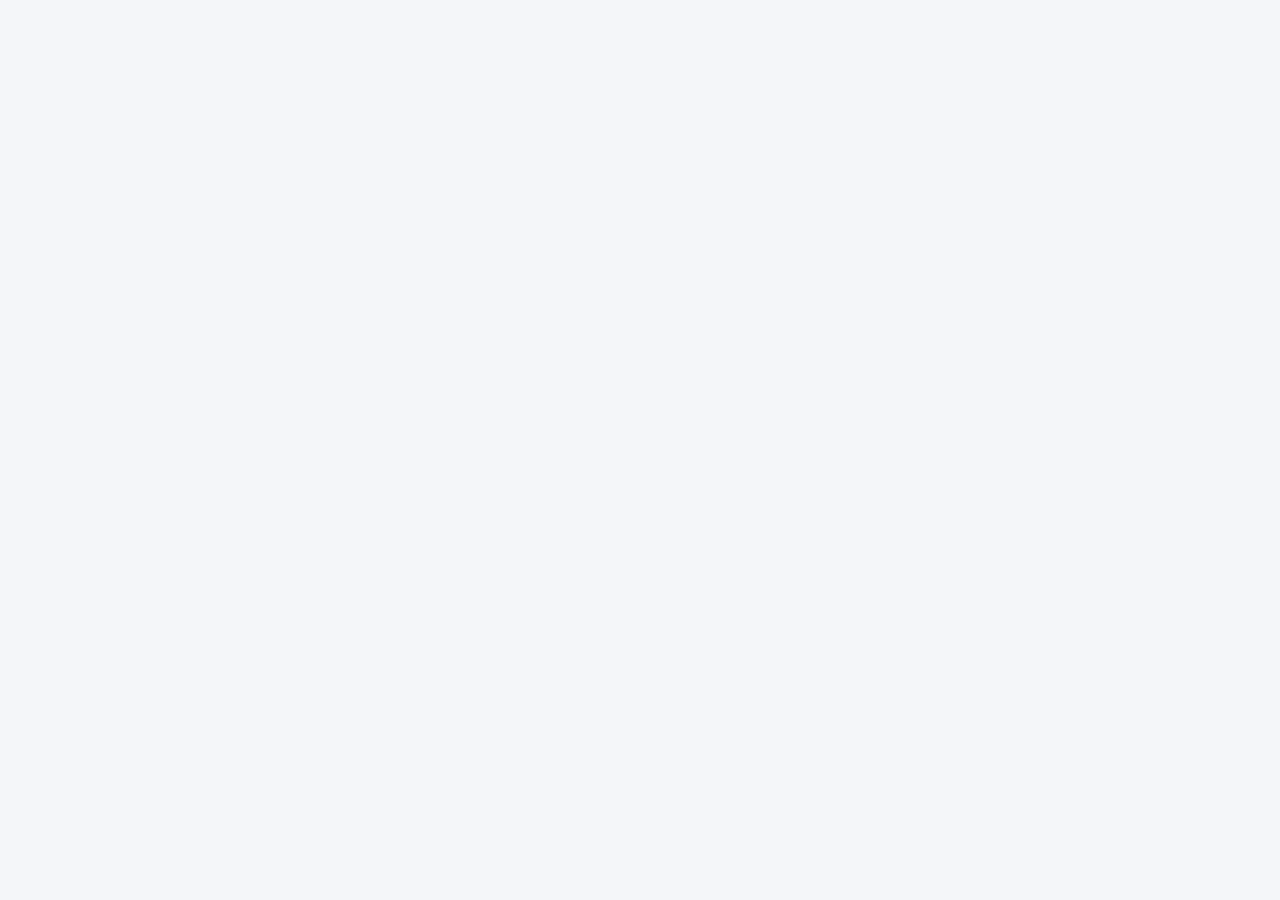
==== pages/admin-profile.html @ 1260af9b "Merge pull request #15 from Christoughher/Tri update admin page, giỏ hàng" ====
<!DOCTYPE html>
<html lang="vi">
<head>
    <meta charset="UTF-8">
    <meta name="viewport" content="width=device-width, initial-scale=1.0">
    <title>Trang cá nhân | Tech.no - Cửa hàng công nghệ cao cấp</title>
    <link rel="stylesheet" href="https://cdnjs.cloudflare.com/ajax/libs/font-awesome/6.4.0/css/all.min.css">
    <style>
        :root {
            --bg-light: #f4f6f9;       /* Nền xám nhạt nhẹ nhàng */
            --bg-card: #ffffff;        /* Nền thẻ trắng tinh khiết */
            --bg-input: #f8f9fa;       /* Nền ô nhập liệu */
            --accent-color: #00b386;   /* Xanh ngọc công nghệ tinh tế, rõ ràng trên nền trắng */
            --accent-hover: #008f6b;
            --text-main: #1a1a24;      /* Chữ chính màu tối để dễ đọc */
            --text-muted: #6c757d;     /* Chữ phụ */
            --border-color: #e9ecef;   /* Đường viền mảnh */
            --success: #2ecc71;
            --pending: #e67e22;
        }

        * {
            box-sizing: border-box;
            margin: 0;
            padding: 0;
            font-family: 'Segoe UI', Tahoma, Geneva, Verdana, sans-serif;
        }

        body {
            background-color: var(--bg-light);
            color: var(--text-main);
            padding: 40px 20px;
        }

        .profile-container {
            max-width: 1200px;
            margin: 0 auto;
            display: grid;
            grid-template-columns: 280px 1fr;
            gap: 30px;
        }

        /* --- SIDEBAR TRÁI --- */
        .profile-sidebar {
            background-color: var(--bg-card);
            border-radius: 16px;
            padding: 30px 20px;
            border: 1px solid var(--border-color);
            box-shadow: 0 4px 12px rgba(0, 0, 0, 0.03);
            height: fit-content;
        }

        .user-avatar-wrapper {
            text-align: center;
            position: relative;
            margin-bottom: 25px;
        }

        .user-avatar {
            width: 110px;
            height: 110px;
            border-radius: 50%;
            object-fit: cover;
            border: 3px solid var(--accent-color);
            background-color: #eee;
        }

        .upload-hint {
            font-size: 12px;
            color: var(--accent-color);
            margin-top: 8px;
            cursor: pointer;
            display: inline-block;
        }

        .upload-hint:hover {
            text-decoration: underline;
        }

        .user-info-brief h3 {
            font-size: 18px;
            margin-bottom: 5px;
            text-align: center;
        }

        .member-badge {
            background: linear-gradient(45deg, #d4af37, #f3e5ab, #aa7c11);
            color: #fff;
            text-shadow: 1px 1px 2px rgba(0,0,0,0.2);
            font-size: 11px;
            font-weight: bold;
            padding: 3px 12px;
            border-radius: 20px;
            display: block;
            width: max-content;
            margin: 0 auto 25px auto;
            text-transform: uppercase;
        }

        .sidebar-menu {
            list-style: none;
        }

        .sidebar-menu li {
            padding: 14px 16px;
            border-radius: 8px;
            margin-bottom: 8px;
            cursor: pointer;
            color: var(--text-muted);
        }
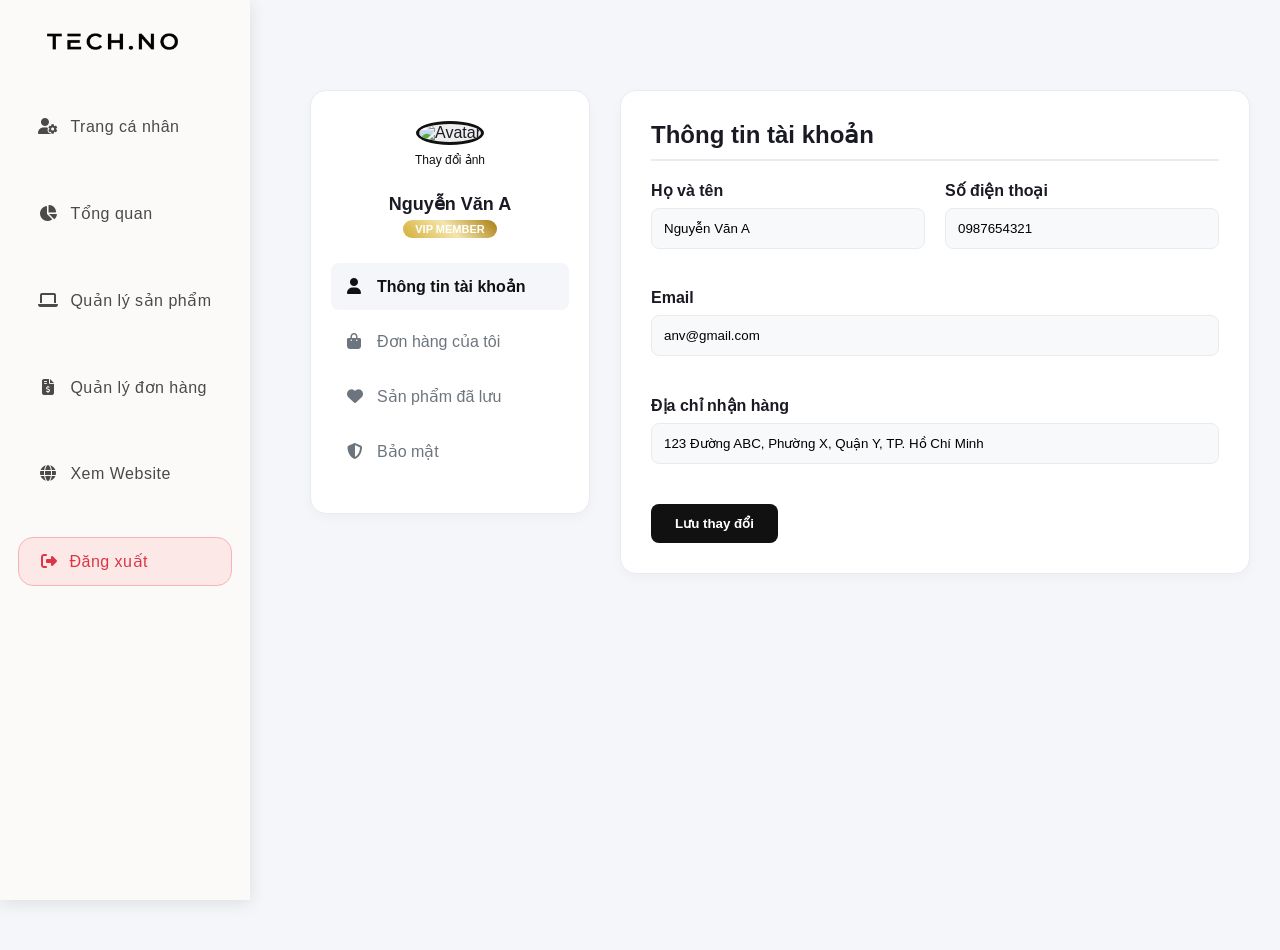
==== commit f1d7cb00: "fix" ====
--- a/pages/admin-profile.html
+++ b/pages/admin-profile.html
@@ -3,44 +3,46 @@
 <head>
     <meta charset="UTF-8">
     <meta name="viewport" content="width=device-width, initial-scale=1.0">
-    <title>Trang cá nhân | Tech.no - Cửa hàng công nghệ cao cấp</title>
+    <title>Trang cá nhân | Tech.no</title>
     <link rel="stylesheet" href="https://cdnjs.cloudflare.com/ajax/libs/font-awesome/6.4.0/css/all.min.css">
+    <link rel="stylesheet" href="../assets/css/admin.css">
     <style>
         :root {
-            --bg-light: #f4f6f9;       /* Nền xám nhạt nhẹ nhàng */
-            --bg-card: #ffffff;        /* Nền thẻ trắng tinh khiết */
-            --bg-input: #f8f9fa;       /* Nền ô nhập liệu */
-            --accent-color: #00b386;   /* Xanh ngọc công nghệ tinh tế, rõ ràng trên nền trắng */
-            --accent-hover: #008f6b;
-            --text-main: #1a1a24;      /* Chữ chính màu tối để dễ đọc */
-            --text-muted: #6c757d;     /* Chữ phụ */
-            --border-color: #e9ecef;   /* Đường viền mảnh */
-            --success: #2ecc71;
-            --pending: #e67e22;
+            --bg-light: #f4f6f9;
+            --bg-card: #ffffff;
+            --bg-input: #f8f9fa;
+            --accent-color: #111111;
+            --accent-hover: #333333;
+            --text-main: #1a1a24;
+            --text-muted: #6c757d;
+            --border-color: #e9ecef;
         }
 
         * {
             box-sizing: border-box;
             margin: 0;
             padding: 0;
-            font-family: 'Segoe UI', Tahoma, Geneva, Verdana, sans-serif;
+            font-family: sans-serif;
         }
 
         body {
             background-color: var(--bg-light);
             color: var(--text-main);
-            padding: 40px 20px;
+            margin: 0;
+            padding: 0;
+            min-height: 100vh;
         }
 
         .profile-container {
+            margin-left: 280px;
+            margin-top: 50px;
+            padding: 40px 30px;
             max-width: 1200px;
-            margin: 0 auto;
             display: grid;
             grid-template-columns: 280px 1fr;
             gap: 30px;
         }
 
-        /* --- SIDEBAR TRÁI --- */
         .profile-sidebar {
             background-color: var(--bg-card);
             border-radius: 16px;
@@ -63,6 +65,12 @@
             object-fit: cover;
             border: 3px solid var(--accent-color);
             background-color: #eee;
+            cursor: pointer;
+            transition: opacity 0.2s;
+        }
+
+        .user-avatar:hover {
+            opacity: 0.8;
         }
 
         .upload-hint {
@@ -77,6 +85,10 @@
             text-decoration: underline;
         }
 
+        #avatar-input {
+            display: none;
+        }
+
         .user-info-brief h3 {
             font-size: 18px;
             margin-bottom: 5px;
@@ -86,7 +98,6 @@
         .member-badge {
             background: linear-gradient(45deg, #d4af37, #f3e5ab, #aa7c11);
             color: #fff;
-            text-shadow: 1px 1px 2px rgba(0,0,0,0.2);
             font-size: 11px;
             font-weight: bold;
             padding: 3px 12px;
@@ -107,4 +118,309 @@
             margin-bottom: 8px;
             cursor: pointer;
             color: var(--text-muted);
-        }+            transition: all 0.3s ease;
+        }
+
+        .sidebar-menu li:hover, .sidebar-menu li.active {
+            background-color: var(--bg-light);
+            color: var(--accent-color);
+            font-weight: 600;
+        }
+
+        .sidebar-menu li i {
+            margin-right: 10px;
+            width: 20px;
+        }
+
+        .profile-content {
+            background-color: var(--bg-card);
+            border-radius: 16px;
+            padding: 30px;
+            border: 1px solid var(--border-color);
+            box-shadow: 0 4px 12px rgba(0, 0, 0, 0.03);
+        }
+
+        .tab-panel {
+            display: none;
+        }
+
+        .tab-panel.active {
+            display: block;
+        }
+
+        h2 {
+            margin-bottom: 20px;
+            padding-bottom: 10px;
+            border-bottom: 2px solid var(--border-color);
+        }
+
+        .form-grid {
+            display: grid;
+            grid-template-columns: 1fr 1fr;
+            gap: 20px;
+            margin-bottom: 20px;
+        }
+
+        .form-group {
+            margin-bottom: 20px;
+        }
+
+        .form-group.full-width {
+            grid-column: span 2;
+        }
+
+        label {
+            display: block;
+            margin-bottom: 8px;
+            font-weight: 600;
+        }
+
+        input[type="text"], input[type="tel"], input[type="email"], input[type="password"] {
+            width: 100%;
+            padding: 12px;
+            border: 1px solid var(--border-color);
+            background-color: var(--bg-input);
+            border-radius: 8px;
+            outline: none;
+        }
+
+        input:focus {
+            border-color: var(--accent-color);
+        }
+
+        button {
+            background-color: var(--accent-color);
+            color: white;
+            padding: 12px 24px;
+            border: none;
+            border-radius: 8px;
+            cursor: pointer;
+            font-weight: bold;
+            transition: background-color 0.2s;
+        }
+
+        button:hover {
+            background-color: var(--accent-hover);
+        }
+
+        .saved-products-list {
+            display: grid;
+            grid-template-columns: repeat(auto-fill, minmax(200px, 1fr));
+            gap: 20px;
+            margin-top: 20px;
+        }
+
+        .product-item {
+            border: 1px solid var(--border-color);
+            border-radius: 8px;
+            padding: 15px;
+            text-align: center;
+            position: relative;
+        }
+
+        .product-item img {
+            max-width: 100%;
+            height: auto;
+            margin-bottom: 10px;
+        }
+
+        .product-item h4 {
+            font-size: 15px;
+            margin-bottom: 8px;
+        }
+
+        .product-item .price {
+            color: var(--accent-color);
+            font-weight: bold;
+            font-size: 14px;
+        }
+
+        .remove-saved {
+            position: absolute;
+            top: 10px;
+            right: 10px;
+            color: var(--text-muted);
+            cursor: pointer;
+        }
+
+        .remove-saved:hover {
+            color: #e74c3c;
+        }
+
+        @media (max-width: 768px) {
+            .profile-container {
+                grid-template-columns: 1fr;
+            }
+            .form-grid {
+                grid-template-columns: 1fr;
+            }
+            .form-group.full-width {
+                grid-column: span 1;
+            }
+        }
+
+        .sidebar {
+            position: fixed;
+            top: 0;
+            left: 0;
+            width: 250px;
+            padding: 10px;
+        }
+
+        .sidebar-logo {
+            margin-top: 20px;
+            margin-right: 5px;
+        }
+
+    </style>
+</head>
+<body>
+    <nav class="sidebar">
+        <a href="../index.html" class="sidebar-logo">
+            <img src="../assets/images/logo-techno.png" alt="Tech.no Logo">
+        </a>
+        <ul class="sidebar-links">
+            <li><a href="admin-profile.html"><i class="fa-solid fa-user-gear"></i>Trang cá nhân</a></li>
+            <li><a href="admin-tongquan.html"><i class="fa-solid fa-chart-pie"></i>Tổng quan</a></li>
+            <li><a href="admin-qly-sanpham.html"><i class="fa-solid fa-laptop"></i>Quản lý sản phẩm</a></li>
+            <li><a href="admin-qly-donhang.html"><i class="fa-solid fa-file-invoice-dollar"></i>Quản lý đơn hàng</a></li>
+            <li><a href="../index.html"><i class="fa-solid fa-globe"></i>Xem Website</a></li>
+            <li>
+                <a href="#" class="logout-btn">
+                    <i class="fa-solid fa-right-from-bracket"></i>Đăng xuất
+                </a>
+            </li>
+        </ul>
+    </nav>
+
+    <div class="profile-container">
+        <div class="profile-sidebar">
+            <div class="user-avatar-wrapper">
+                <img src="https://via.placeholder.com/110" alt="Avatar" class="user-avatar" id="user-avatar">
+                <br>
+                <span class="upload-hint" id="upload-trigger">Thay đổi ảnh</span>
+                <input type="file" id="avatar-input" accept="image/*">
+            </div>
+            <div class="user-info-brief">
+                <h3>Nguyễn Văn A</h3>
+                <span class="member-badge">VIP Member</span>
+            </div>
+            <ul class="sidebar-menu">
+                <li class="active" data-tab="thong-tin"><i class="fas fa-user"></i>Thông tin tài khoản</li>
+                <li data-tab="don-hang"><i class="fas fa-shopping-bag"></i>Đơn hàng của tôi</li>
+                <li data-tab="san-pham-da-luu"><i class="fas fa-heart"></i>Sản phẩm đã lưu</li>
+                <li data-tab="bao-mat"><i class="fas fa-shield-alt"></i>Bảo mật</li>
+            </ul>
+        </div>
+
+        <div class="profile-content">
+            <div id="thong-tin" class="tab-panel active">
+                <h2>Thông tin tài khoản</h2>
+                <div class="form-grid">
+                    <div class="form-group">
+                        <label>Họ và tên</label>
+                        <input type="text" value="Nguyễn Văn A">
+                    </div>
+                    <div class="form-group">
+                        <label>Số điện thoại</label>
+                        <input type="tel" value="0987654321" placeholder="Nhập số điện thoại">
+                    </div>
+                    <div class="form-group full-width">
+                        <label>Email</label>
+                        <input type="email" value="anv@gmail.com">
+                    </div>
+                    <div class="form-group full-width">
+                        <label>Địa chỉ nhận hàng</label>
+                        <input type="text" value="123 Đường ABC, Phường X, Quận Y, TP. Hồ Chí Minh" placeholder="Nhập địa chỉ của bạn">
+                    </div>
+                </div>
+                <button>Lưu thay đổi</button>
+            </div>
+
+            <div id="don-hang" class="tab-panel">
+                <h2>Đơn hàng của tôi</h2>
+                <p style="color: var(--text-muted);">Bạn chưa có đơn hàng nào.</p>
+            </div>
+
+            <div id="san-pham-da-luu" class="tab-panel">
+                <h2>Sản phẩm đã lưu</h2>
+                <div class="saved-products-list">
+                    <div class="product-item">
+                        <i class="fas fa-trash remove-saved" title="Xóa khỏi danh sách"></i>
+                        <img src="https://via.placeholder.com/120" alt="Sản phẩm">
+                        <h4>iPhone 15 Pro Max 256GB</h4>
+                        <div class="price">29.990.000đ</div>
+                    </div>
+                    <div class="product-item">
+                        <i class="fas fa-trash remove-saved" title="Xóa khỏi danh sách"></i>
+                        <img src="https://via.placeholder.com/120" alt="Sản phẩm">
+                        <h4>MacBook Air M3 2024</h4>
+                        <div class="price">27.490.000đ</div>
+                    </div>
+                </div>
+            </div>
+
+            <div id="bao-mat" class="tab-panel">
+                <h2>Đổi mật khẩu</h2>
+                <div class="form-group">
+                    <label>Mật khẩu cũ</label>
+                    <input type="password">
+                </div>
+                <div class="form-group">
+                    <label>Mật khẩu mới</label>
+                    <input type="password">
+                </div>
+                <button>Cập nhật mật khẩu</button>
+            </div>
+        </div>
+    </div>
+
+    <script>
+        // CHUYỂN ĐỔI TAB
+        const menuItems = document.querySelectorAll('.sidebar-menu li');
+        menuItems.forEach(item => {
+            item.addEventListener('click', () => {
+                const activeMenu = document.querySelector('.sidebar-menu li.active');
+                const activePanel = document.querySelector('.tab-panel.active');
+                
+                if(activeMenu) activeMenu.classList.remove('active');
+                if(activePanel) activePanel.classList.remove('active');
+
+                item.classList.add('active');
+                const tabId = item.getAttribute('data-tab');
+                const targetPanel = document.getElementById(tabId);
+                if(targetPanel) targetPanel.classList.add('active');
+            });
+        });
+
+        // THAY ĐỔI AVATAR (Có kiểm tra lỗi)
+        const avatarInput = document.getElementById('avatar-input');
+        const userAvatar = document.getElementById('user-avatar');
+        const uploadTrigger = document.getElementById('upload-trigger');
+
+        if (avatarInput && userAvatar && uploadTrigger) {
+            const openSelector = () => avatarInput.click();
+            uploadTrigger.addEventListener('click', openSelector);
+            userAvatar.addEventListener('click', openSelector);
+
+            avatarInput.addEventListener('change', (e) => {
+                const file = e.target.files[0];
+                if (file) {
+                    if (!file.type.startsWith('image/')) {
+                        alert('Vui lòng chọn một file hình ảnh!');
+                        return;
+                    }
+                    const reader = new FileReader();
+                    reader.onload = (event) => {
+                        userAvatar.src = event.target.result;
+                    };
+                    reader.onerror = () => {
+                        alert('Có lỗi xảy ra khi đọc file ảnh này.');
+                    };
+                    reader.readAsDataURL(file);
+                }
+            });
+        }
+    </script>
+</body>
+</html>
--- a/assets/css/admin.css
+++ b/assets/css/admin.css
@@ -0,0 +1,298 @@
+* {
+    margin: 0;
+    padding: 0;
+    box-sizing: border-box;
+    font-family: sans-serif;
+}
+
+body {
+    background-color: #f8fafc; 
+}
+
+.sidebar {
+    width: 235px;
+    height: 100vh;
+    background-color: #fcf9f9;
+    box-shadow: 0 3px 16px rgba(0, 0, 0, 0.1);
+    position: fixed;
+    display: flex;
+    flex-direction: column;
+    align-items: center;
+    padding: 30px 0;
+}
+
+.sidebar-logo img { 
+    height: 20px;
+    margin-right: 20px;
+    
+}
+
+.sidebar ul {
+    margin: 50px 0 0 0;
+}
+
+.sidebar-links li {
+    list-style: none;
+    margin-bottom: 40px;
+}
+
+.sidebar-links a {
+    text-decoration: none;
+    color: #4a4a4a;
+    font-weight: 500;
+    background-color: #fcf9f9;
+    border-radius: 15px;
+    transition: background-color 0.3s ease;
+    padding: 14px 20px;
+    display: block;
+    letter-spacing: 0.5px;
+}
+
+.sidebar-links a i {
+    margin-right: 12px;     
+    width: 20px;            
+    text-align: center;    
+}
+
+.sidebar-links a:hover {
+    background-color: #000000;
+    color: white;
+}
+
+.sidebar-links .logout-btn {
+    background-color: #fde8e8; 
+    color: #dc3545;            
+    border: 1px solid #f8b4b4; 
+}
+
+.sidebar-links .logout-btn i {
+    margin-right: 10px;        
+    font-size: 16px;          
+}
+
+
+.sidebar-links .logout-btn:hover {
+    background-color: #dc3545; 
+    color: #ffffff;            
+}
+
+.page-header {
+    margin-left: 235px;
+    padding: 30px 40px;
+    background-color: #ffffff;
+    border-bottom: 1px solid #e2e8f0;
+    margin-bottom: 30px;
+    display: flex;
+    align-items: center;
+    justify-content: space-between; 
+}
+
+.header-left h1 {
+    font-size: 28px;    
+    font-weight: 700;
+    color: #1e293b;
+    margin: 0 0 4px 0;
+    letter-spacing: -0.5px;
+    line-height: 1.2;
+}
+
+.header-left p {
+    font-size: 14px;   
+    color: #64748b;     
+    font-weight: 400;
+    letter-spacing: 0.5px;    
+}
+
+.header-left {
+    display: flex;
+    align-items: center;
+    gap: 20px;
+}
+
+.header-right {
+    display: flex;
+    gap: 12px; 
+}
+
+.header-icon {
+    width: 48px;      
+    height: 48px;       
+    background-color: #eef1f5; 
+    color: #0f172a;     
+    border-radius: 12px;
+    font-size: 20px;    
+    display: flex;      
+    align-items: center;   
+    justify-content: center;
+    flex-shrink: 0;    
+}
+
+.btn {
+    padding: 10px 18px;
+    font-size: 14px;
+    font-weight: 600;
+    border-radius: 8px;
+    border: none;
+    cursor: pointer;
+    display: flex;
+    align-items: center;
+    gap: 8px; 
+    transition: all 0.3s ease;
+}
+
+.btn-primary {
+    background-color: #000000; 
+    color: #ffffff;
+}
+.btn-primary:hover {
+    background-color: #334155;
+}
+
+.btn-secondary {
+    background-color: #f1f5f9;
+    color: #334155;
+    border: 1px solid #e2e8f0;
+}
+.btn-secondary:hover {
+    background-color: #e2e8f0;
+}
+
+.stats-cards {
+    display: flex;
+    gap: 5px;   
+    margin-bottom: 30px;
+    margin-left: 265px;
+    padding-right: 40px;
+}
+
+.stat-card {
+    background-color: #ffffff;
+    border-radius: 12px;
+    flex: 1;
+    padding: 20px 24px;
+    box-shadow: 0 3px 16px rgba(0, 0, 0, 0.1); 
+    border: 1px solid #e2e8f0;
+    transition: all 0.3s cubic-bezier(0.4, 0, 0.2, 1);
+    display: flex;
+}
+
+.stat-card.revenue { border-left: 4px solid #3b82f6; }  
+.stat-card.orders { border-left: 4px solid #10b981; }     
+.stat-card.customers { border-left: 4px solid #f59e0b; } 
+.stat-card.products { border-left: 4px solid #ef4444; }
+
+.stat-card h1 {
+    margin-bottom: 10px;
+    font-weight: 700;
+    font-size: 14px; 
+    color: #94a3b8; 
+}
+
+.stat-card p {
+    font-size: 28px; 
+    font-weight: 700;
+    color: #1e293b; 
+    letter-spacing: -0.5px;
+}
+
+.stat-card:hover {
+    transform: translateY(-3px);
+    box-shadow: 0 10px 15px -3px rgba(0, 0, 0, 0.05);
+    transition: all 0.3s ease;
+}
+
+.card-icon-dollar {
+    margin-left: 120px;
+    margin-top: -5px;
+    color: #3b82f6;
+    padding: 12px 14px 12px 14px;
+    background-color: #e9f6ff;
+    align-self: flex-start;
+    border-radius: 8px;
+}
+
+.card-icon-invoice {
+    margin-left: 120px;
+    margin-top: -5px;
+    color: #10b981;
+    padding: 12px 14px 12px 14px;
+    background-color: #e6ffec;
+    align-self: flex-start;
+    border-radius: 8px;
+    
+}
+
+.card-icon-users {
+    margin-left: 100px;
+    margin-top: -5px;
+    color: #f59e0b;
+    padding: 12px 14px 12px 14px;
+    background-color: #fff4e3;
+    align-self: flex-start;
+    border-radius: 8px;
+}
+
+.card-icon-laptop {
+    margin-left: 120px;
+    margin-top: -5px;
+    color: #ef4444;
+    padding: 12px 14px 12px 14px;
+    background-color: #ffefef;
+    align-self: flex-start;
+    border-radius: 8px;
+}
+
+table {
+    width: 80%;
+    padding: 10px;
+    margin-left: 267px;
+    border-radius: 8px;
+    font-size: 20px;
+    background-color: #eef2f6;
+    box-shadow: 20px 15px 15px -3px rgba(0, 0, 0, 0.05);
+    border-collapse: collapse;
+}
+
+.orders-table td {
+    padding: 20px 18px;
+    font-size: 14px;
+}
+
+.orders-title {
+    text-align: left;
+    font-size: 18px;
+    padding: 24px 20px 10px 20px;
+}
+
+.header-row th { 
+    padding: 12px 20px;
+    color: #7a8799;
+    font-size: 13px;
+    font-weight: 600;
+    text-align: left;
+}
+
+.badge {
+    padding: 5px 10px;
+    border-radius: 6px;
+    font-size: 12px;
+    font-weight: 600;
+}
+
+.badge.completed { background-color: #dcfce7; color: #15803d; } 
+.badge.cancel { background-color: #fee2e2; color: #b91c1c; }   
+.badge.pending { background-color: #fef3c7; color: #b45309; }   
+
+.orders-table tbody tr:nth-child(odd) {
+    background-color: #ffffff;
+}
+
+.orders-table tbody tr:nth-child(even) {
+    background-color: #f8fafc; 
+}
+
+.orders-table tbody tr:hover {
+    background-color: #f1f5f9; 
+    transition: background-color 0.2s ease;
+}
+
